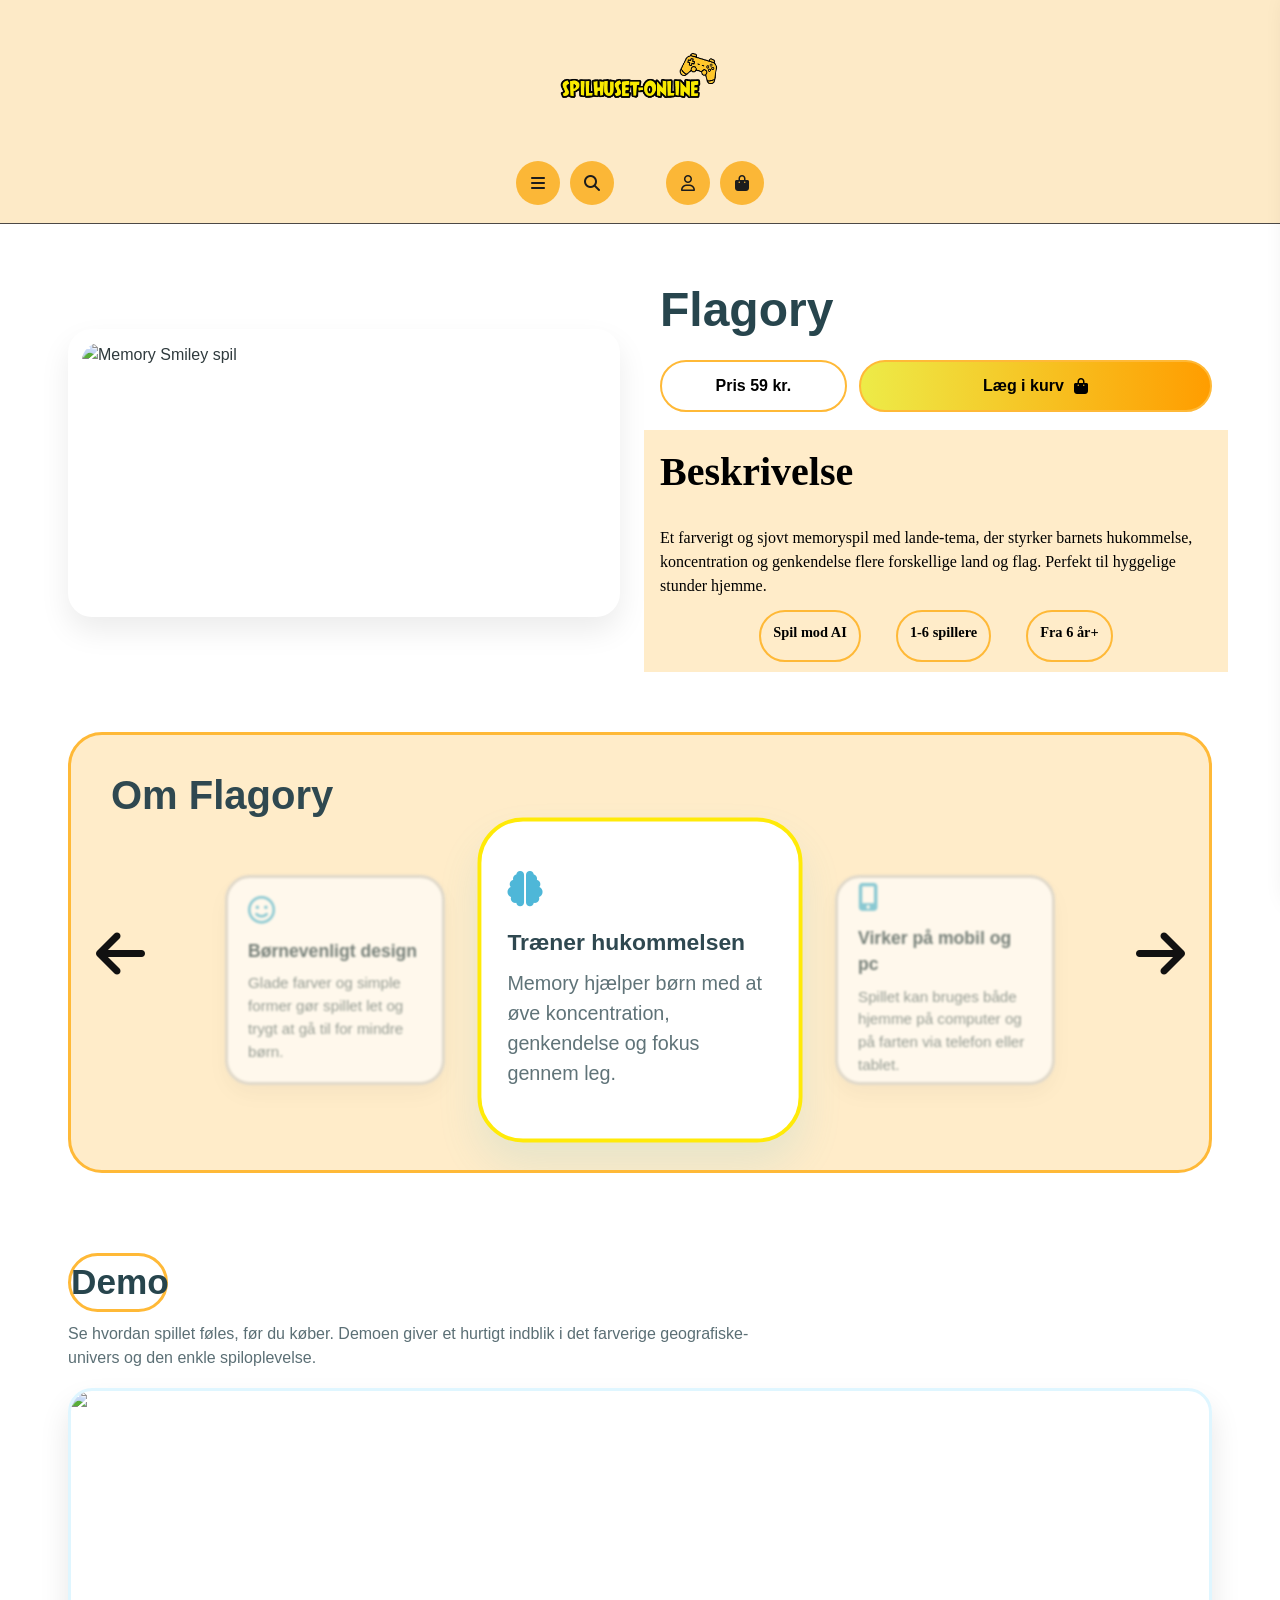
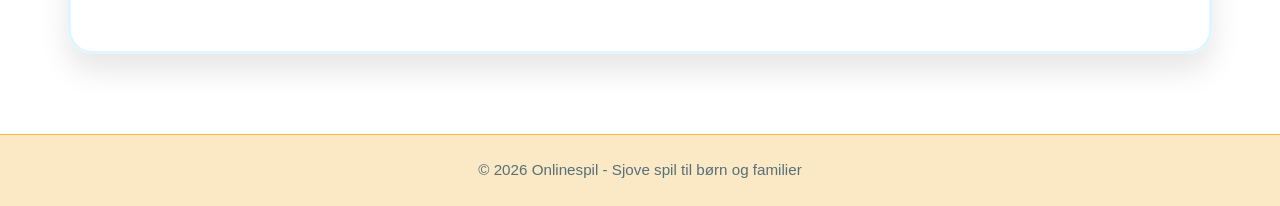
==== index.html @ 42e3862e "Første upload" ====
<!DOCTYPE html>
<html lang="da">
<head>
  <meta charset="UTF-8">
  <meta name="viewport" content="width=device-width, initial-scale=1.0">
  <title>Onlineshop - Flagory</title>

  <!-- CSS -->
  <link rel="stylesheet" href="style.css">

  <!-- Ikoner -->
  <link rel="stylesheet" href="https://cdnjs.cloudflare.com/ajax/libs/font-awesome/6.5.0/css/all.min.css">
</head>
<body>

<!-- Overlay til sidebar -->
<div class="overlay" id="overlay"></div>

<!-- Sidebar / kurv -->
<aside class="cart-sidebar" id="cartSidebar">
  <div class="cart-header">
    <h2>Din kurv</h2>
    <button class="close-cart" id="closeCart">
      <i class="fa-solid fa-xmark"></i>
    </button>
  </div>

  <div class="cart-content">
    <div class="cart-item">
      <img src="https://images.unsplash.com/photo-1518133910546-b6c2fb7d79e3?auto=format&fit=crop&w=500&q=80" alt="Memory Smiley">
      <div class="cart-item-info">
        <h3>Flagory</h3>
        <span>59 kr.</span>
      </div>
    </div>

    <div class="cart-summary">
      <p>I alt</p>
      <strong> 59 kr.</strong>
    </div>

    <button class="checkout-btn">Gå til betaling</button>
  </div>
</aside>

<!-- Header -->
<header class="site-header">
  <div class="header-inner">
    <div class="header-left">
      <img src="logo færdig.png" width="200" hight="200"/>
    </div>

    <div class="header-center">
      <button class="header-icon-btn" aria-label="Menu">
        <i class="fa-solid fa-bars"></i>
      </button>

      <button class="header-icon-btn" id="searchToggle" aria-label="Søg">
        <i class="fa-solid fa-magnifying-glass"></i>
      </button>

      <div class="header-search-pill" id="searchBox">
        <input type="text" id="searchInput" placeholder="Søg efter spil...">
      </div>

      <button class="header-icon-btn" aria-label="Min konto">
        <i class="fa-regular fa-user"></i>
      </button>

      <button class="header-icon-btn" id="openCart" aria-label="Kurv">
        <i class="fa-solid fa-bag-shopping"></i>
      </button>
    </div>
  </div>
</header>

<!-- Hero / produkt -->
<main>
  <section class="hero-section">
    <div class="hero-text">
      <h1>Flagory</h1>

      <div class="product-meta">
        <span class="price">Pris 59 kr.</span>

        <button class="badge" id="addToCart" type="button">
          <span>Læg i kurv</span>
          <i class="fa-solid fa-bag-shopping"></i>
        </button>
      </div>

      <h2 class="description">
        Beskrivelse
      </h2>

      <p class="description">
        Et farverigt og sjovt memoryspil med lande-tema, der styrker barnets hukommelse,
        koncentration og genkendelse flere forskellige land og flag. Perfekt til hyggelige stunder hjemme.
      </p>
      <div class="info-badges">
        <span class="info-badge">Spil mod AI</span>
        <span class="info-badge">1-6 spillere</span>
        <span class="info-badge">Fra 6 år+</span>
      </div>
    </div>

    <div class="hero-image-card">
      <img src="https://images.unsplash.com/photo-1511512578047-dfb367046420?auto=format&fit=crop&w=900&q=80" alt="Memory Smiley spil">
    </div>
  </section>

  <!-- Info-sektion -->
  <section class="benefits-section">

    <div class="benefits-shell">
      <h2 class="benefits-title">Om Flagory</h2>
      <button class="arrow-btn arrow-left" id="prevBenefit" aria-label="Forrige">
        <i class="fa-solid fa-arrow-left"></i>
      </button>

      <div class="benefits-track" id="benefitsSlider">
        <div class="benefit-card">
          <i class="fa-regular fa-face-smile"></i>
          <h3>Børnevenligt design</h3>
          <p>Glade farver og simple former gør spillet let og trygt at gå til for mindre børn.</p>
        </div>

        <div class="benefit-card active">
          <i class="fa-solid fa-brain"></i>
          <h3>Træner hukommelsen</h3>
          <p>Memory hjælper børn med at øve koncentration, genkendelse og fokus gennem leg.</p>
        </div>

        <div class="benefit-card">
          <i class="fa-solid fa-mobile-screen-button"></i>
          <h3>Virker på mobil og pc</h3>
          <p>Spillet kan bruges både hjemme på computer og på farten via telefon eller tablet.</p>
        </div>
      </div>

      <button class="arrow-btn arrow-right" id="nextBenefit" aria-label="Næste">
        <i class="fa-solid fa-arrow-right"></i>
      </button>
    </div>
  </section>

  <!-- Demo-sektion -->
  <section class="demo-section">
    <div class="demo-text">
      <h2>Demo</h2>
      <p>
        Se hvordan spillet føles, før du køber. Demoen giver et hurtigt indblik i det farverige
        geografiske-univers og den enkle spiloplevelse.
      </p>
    </div>

    <div class="demo-image-wrapper">
      <img src="Memory spil billede skærm bjerge.png"/>
      <a href="case1.html" class="play-demo-btn" aria-label="Spil demo">
        <h1>
          TRY NOW
        </h1>
      </a>
    </div>
  </section>
</main>

<!-- Footer -->
<footer class="site-footer">
  <p>© 2026 Onlinespil - Sjove spil til børn og familier</p>
</footer>

<!-- JavaScript -->
<script src="script.js"></script>

</body>
</html>
---- style.css ----
* {
    margin: 0;
    padding: 0;
    box-sizing: border-box;
}

body {
    font-family: Arial, sans-serif;
    background: #ffffff;
    color: #2f3a3d;
    line-height: 1.5;
}

/* HEADER */
.site-header {
    position: sticky;
    top: 0;
    z-index: 1000;
    background: rgb(253, 234, 199);
    backdrop-filter: blur(8px);
    border-bottom: 1px solid #4c4946;
    padding: 12px 16px;

}

.header-inner {
    max-width: 1400px;
    margin: 0 auto;
    display: flex;
    flex-direction: column;
    align-items: center;
    gap: 10px;
}

.header-left {
    display: flex;
    justify-content: center;
    width: 100%;
}

.logo {
    font-size: 1.5rem;
    font-weight: 800;
    color: #fdb837;
    white-space: nowrap;
    text-align: center;
}

.header-center {
    display: flex;
    align-items: center;
    justify-content: center;
    gap: 10px;
    min-width: 0;
    flex-wrap: nowrap;
    width: 100%;
}

.header-icon-btn {
    width: 44px;
    height: 44px;
    border: none;
    border-radius: 50%;
    background: #fbb737;
    color: #1c1c1c;
    font-size: 1rem;
    display: flex;
    align-items: center;
    justify-content: center;
    cursor: pointer;
    transition: 0.25s ease;
    flex-shrink: 0;
}

.header-icon-btn:hover {
    transform: translateY(-2px);
    box-shadow: 0 8px 18px rgba(0, 0, 0, 0.10);
}

.header-search-pill {
    height: 42px;
    border-radius: 999px;
    background: #d8d8d8;
    display: flex;
    align-items: center;
    padding: 0 16px;
    width: 0;
    max-width: 0;
    overflow: hidden;
    opacity: 0;
    transition: all 0.3s ease;
    flex: 0 0 auto;
}

.header-search-pill.active {
    width: min(950px, 100%);
    max-width: 950px;
    flex: 1 1 auto;
    opacity: 1;
}

.header-search-pill input {
    width: 100%;
    border: none;
    outline: none;
    background: transparent;
    font-size: 0.95rem;
    color: #2f3a3d;
}

.header-search-pill input::placeholder {
    color: #666;
}

/* HERO */
.hero-section {
    display: grid;
    grid-template-columns: 1fr;
    gap: 24px;
    padding: 28px 16px 20px;
    max-width: 1200px;
    margin: 0 auto;
}

.hero-text {
    order: 2;
}

.tag {
    display: inline-block;
    color: #847100;
    padding: 8px 14px;
    border-radius: 999px;
    font-size: 0.85rem;
    font-weight: 700;
    margin-bottom: 14px;
}

.hero-text h1 {
    font-size: 2rem;
    margin-bottom: 14px;
    color: #27454d;
}

.product-meta {
    display: flex;
    gap: 12px;
    align-items: stretch;
    margin-bottom: 18px;
}

.price {
    flex: 1;
    display: flex;
    align-items: center;
    justify-content: center;
    text-align: center;
    font-size: 1rem;
    padding: 10px 12px;
    font-weight: 800;
    color: #000000;
    border-radius: 999px;
    border: 2px solid #ffb937;
    min-height: 52px;
    white-space: nowrap;
}

.badge {
    flex: 2;
    display: flex;
    align-items: center;
    justify-content: center;
    gap: 10px;
    background: linear-gradient(to right, #EDEB48, #FF9D00);
    color: #000000;
    border-radius: 999px;
    font-size: 1rem;
    padding: 10px 16px;
    font-weight: 700;
    border: 2px solid #ffb937;
    min-height: 52px;
    cursor: pointer;
    transition: 0.2s ease;
    white-space: nowrap;
}

h2.description {
    font-family: "Comic Sans MS";
    font-size: 40px;
}

.description {
    width: calc(100% + 32px);
    margin-left: -16px;
    margin-right: -16px;
    font-size: 1rem;
    background: #ffecc9;
    color: black;
    padding: 12px 16px;
    font-family: "Comic Sans MS";
}

.info-badges {
    width: calc(100% + 32px);
    margin-left: -16px;
    margin-right: -16px;
    justify-content: center;
    background: #ffecc9;
    padding-bottom: 10px;
    display: flex;
    gap: 35px;
    flex-wrap: wrap; /* gør det responsivt */
}

.info-badge {
    color: #000;
    padding: 10px 16px;
    border-radius: 999px;
    font-weight: 700;
    font-size: 0.9rem;
    font-family: "Comic Sans MS";
    white-space: nowrap;
    padding: 10px 12px;
    font-weight: 800;
    color: #000000;
    border-radius: 999px;
    border: 2px solid #ffb937;
    min-height: 52px;
    white-space: nowrap;
}

.badge:hover {
    transform: translateY(-2px);
    box-shadow: 0 8px 18px rgba(0, 0, 0, 0.12);
}

.badge i {
    font-size: 1rem;
}

.hero-image-card {
    order: 1;
    border-radius: 24px;
    padding: 14px;
    box-shadow: 0 14px 30px rgba(0, 0, 0, 0.08);
}

.hero-image-card img {
    width: 100%;
    display: block;
    border-radius: 18px;
    object-fit: cover;
    min-height: 260px;
    max-height: 450px;
}

/* BENEFITS */
.benefits-section {
    max-width: 1200px;
    margin: 10px auto 0;
    padding: 30px 16px 20px;
}

.benefits-title {
    font-size: 2.5rem;
    color: #2f4850;
    margin-bottom: 20px;
    position: absolute;
    top: 30px;
    left: 40px;
}

.benefits-shell {
    position: relative;
    border: 3px solid #FFB937;
    border-radius: 50px;
    background: #FFECC9;
    border-radius: 34px;
    padding: 40px 70px;
    min-height: 320px;
    display: flex;
    align-items: center;
    justify-content: center;
    overflow: hidden;
}

.benefits-track {
    display: flex;
    align-items: center;
    justify-content: center;
    gap: 70px;
    width: 100%;
    margin-top: 80px;
    margin-bottom: 25px;
}

.benefit-card {
   filter: blur(1px);
    width: 220px;
    max-height: 210px;
    background: #ffffff;
    border-radius: 25px;
    padding: 24px 20px;
    box-shadow: 0 10px 24px rgba(0, 0, 0, 0.06);
    transition: transform 0.35s ease, opacity 0.35s ease, box-shadow 0.35s ease, border 0.35s ease;
    opacity: 0.65;
    transform: scale(1);
    display: flex;
    flex-direction: column;
    justify-content: center;
    position: relative;
    border: 3px solid #D0CFCB;

}

.benefit-card.active {
    filter: blur(0);
    position: relative;
    border: 3px solid #FFEA08;
    border-radius: 35px;
    width: 250px;
    min-height: 250px;
    opacity: 1;
    transform: scale(1.3);
    box-shadow: 0 18px 32px rgba(78, 183, 216, 0.14);
}

.benefit-card i {
    font-size: 1.7rem;
    color: #4eb7d8;
    margin-bottom: 14px;

}

.benefit-card h3 {
    font-size: 1.1rem;
    margin-bottom: 8px;
    color: #2f4850;
}

.benefit-card p {
    color: #5f7378;
    font-size: 0.95rem;
}

.arrow-btn {
    position: absolute;
    top: 50%;
    transform: translateY(-50%);
    width: 62px;
    height: 62px;
    border: none;
    border-radius: 50%;
    background: none;
    color: #111;
    font-size: 3.5rem;
    cursor: pointer;
    transition: 0.25s ease;
    z-index: 5;
    display: flex;
    align-items: center;
    justify-content: center;
}

.arrow-btn:hover {
    transform: translateY(-50%) scale(1.08);
}

.arrow-left {
    left: 18px;
}

.arrow-right {
    right: 18px;
}

/* DEMO */
.demo-section {
    max-width: 1200px;
    margin: 0 auto;
    padding: 40px 16px 60px;
}

.demo-text {
    margin-bottom: 18px;

}

.demo-text h2 {
    font-size: 1.7rem;
    margin-bottom: 10px;
    color: #27454d;
    border: 3px solid #FFB937;
    border-radius: 50px;
    white-space: nowrap;
    max-width: 100px;
    text-align: center;
}

.demo-text p {
    color: #5b6f75;
    max-width: 700px;

}

.demo-image-wrapper {
    position: relative;
    overflow: hidden;
    border-radius: 24px;
    box-shadow: 0 16px 30px rgba(0, 0, 0, 0.10);
    border: 3px solid #dff6ff;
}

.demo-image-wrapper img {
    width: 100%;
    display: block;
    min-height: 260px;
    object-fit: cover;
}

.play-demo-btn {
    position: absolute;
    top: 50%;
    left: 50%;
    transform: translate(-50%, -50%);

    width: 300px;
    height: 100px;

    display: flex;
    justify-content: center;
    align-items: center;


    border: 3px solid black;
    border-radius: 50px;
    background: linear-gradient(#EDEB48, #FF9D00);
    color: white;
    font-size: 1.3rem;
    cursor: pointer;

    box-shadow: 0 10px 24px rgba(0, 0, 0, 0.15);
    transition: all 0.25s ease;
    backdrop-filter: blur(6px);
    text-decoration: none;
}

.play-demo-btn i {
    margin-left: 3px;
}
.play-demo-btn:hover {
    transform: translate(-50%, -50%) scale(1.12);
    box-shadow: 0 0 20px rgba(255, 247, 184, 0.8),
    0 12px 30px rgba(0, 0, 0, 0.25);
}

/* FOOTER */
.site-footer {
    text-align: center;
    padding: 24px 16px;
    background: #fbe8c5;
    border-top: 1px solid #fbb737;
    color: #567078;
    font-size: 0.95rem;
}

/* OVERLAY */
.overlay {
    position: fixed;
    inset: 0;
    background: rgba(0, 0, 0, 0.35);
    opacity: 0;
    visibility: hidden;
    transition: 0.3s ease;
    z-index: 1200;
}

.overlay.active {
    opacity: 1;
    visibility: visible;
}

/* SIDEBAR */
.cart-sidebar {
    position: fixed;
    top: 0;
    right: -380px;
    width: 100%;
    max-width: 360px;
    height: 100vh;
    background: #ffffff;
    box-shadow: -8px 0 25px rgba(0, 0, 0, 0.14);
    z-index: 1300;
    transition: right 0.3s ease;
    display: flex;
    flex-direction: column;
}

.cart-sidebar.active {
    right: 0;
}

.cart-header {
    display: flex;
    align-items: center;
    justify-content: space-between;
    padding: 18px 18px;
    border-bottom: 1px solid #fbb737;
}

.cart-header h2 {
    font-size: 1.3rem;
    color: #27454d;
}

.close-cart {
    border: none;
    background: transparent;
    font-size: 1.3rem;
    cursor: pointer;
    color: #444;
}

.cart-content {
    padding: 18px;
    display: flex;
    flex-direction: column;
    gap: 20px;
}

.cart-item {
    display: flex;
    gap: 14px;
    align-items: center;
    background: #fbb737;
    border-radius: 18px;
    padding: 12px;
}

.cart-item img {
    width: 80px;
    height: 80px;
    border-radius: 14px;
    object-fit: cover;
}

.cart-item-info h3 {
    font-size: 1rem;
    margin-bottom: 4px;
    color: #2f4850;
}

.cart-item-info p {
    font-size: 0.9rem;
    color: #666;
    margin-bottom: 6px;
}

.cart-item-info span {
    font-weight: 700;
    color: #53b96c;
}

.cart-summary {
    display: flex;
    justify-content: space-between;
    align-items: center;
    font-size: 1rem;
    padding-top: 6px;
    border-top: 1px solid #f9b637;
    color: #2f4850;
}

.checkout-btn {
    border: none;
    padding: 14px;
    border-radius: 14px;
    background: linear-gradient(135deg, #EDEB48, #FF9D00);
    color: black;
    font-size: 1rem;
    font-weight: 700;
    cursor: pointer;
}

/* TABLET */
@media (max-width: 900px) {
    .benefits-shell {
        padding: 36px 60px;
    }

    .benefit-card {
        width: 190px;
        min-height: 175px;
        padding: 20px 16px;
    }

    .benefit-card.active {
        width: 220px;
        min-height: 195px;
    }
}

/* MOBIL */
@media (max-width: 767px) {
    .site-header {
        padding: 10px 12px;
    }

    .logo {
        font-size: 1.25rem;
    }

    .header-center {
        gap: 8px;
    }

    .header-icon-btn {
        width: 40px;
        height: 40px;
        font-size: 0.95rem;
    }

    .header-search-pill {
        height: 40px;
        width: 180px;
        max-width: 180px;
        min-width: 0;
        padding: 0 12px;
        flex: 0 0 180px;
    }

    .header-search-pill input {
        font-size: 0.85rem;
    }

    .hero-text h1 {
        font-size: 1.8rem;
    }

    .price {
        flex: 1;
        font-size: 0.85rem;
        min-height: 46px;
        padding: 8px 10px;
    }

    .badge {
        flex: 2;
        font-size: 0.85rem;
        min-height: 46px;
        padding: 8px 10px;
        gap: 8px;
    }
    .benefits-title {
        font-size: 1.6rem;
    }

    .benefits-shell {
        padding: 20px 16px;
        min-height: 260px;
    }

    .benefits-track {
        position: relative;
        width: 100%;
        min-height: 190px;
        display: block;
    }

    .benefit-card {
        display: none;
        width: 100%;
        max-width: 290px;
        min-height: 190px;
        margin: 0 auto;
        padding: 24px 20px;
        opacity: 1;
        transform: none;
    }

    .benefit-card.active {
        display: flex;
        width: 100%;
        max-width: 250px;
        min-height: 190px;
    }

    .arrow-btn {
        width: 48px;
        height: 48px;
        font-size: 2.5rem;
        top: 50%;
        transform: translateY(-50%);
        z-index: 10;
    }

    .arrow-btn:hover {
        transform: translateY(-50%) scale(1.05);
    }

    .arrow-left {
        left: 10px;
    }

    .arrow-right {
        right: 10px;
    }

    .arrow-left:hover,
    .arrow-right:hover {
        transform: translateY(-50%) scale(1.05);
    }
}

/* DESKTOP */
@media (min-width: 768px) {
    .site-header {
        padding: 18px 28px;
    }

    .logo {
        font-size: 1.6rem;
    }

    .hero-section {
        grid-template-columns: 1fr 1fr;
        align-items: center;
        gap: 40px;
        padding: 50px 28px 20px;
    }

    .hero-text h1 {
        font-size: 3rem;
    }

    .benefits-section {
        padding: 30px 28px 20px;
    }

    .demo-section {
        padding: 60px 28px 80px;
    }

    .demo-text h2 {
        font-size: 2.2rem;
    }
}
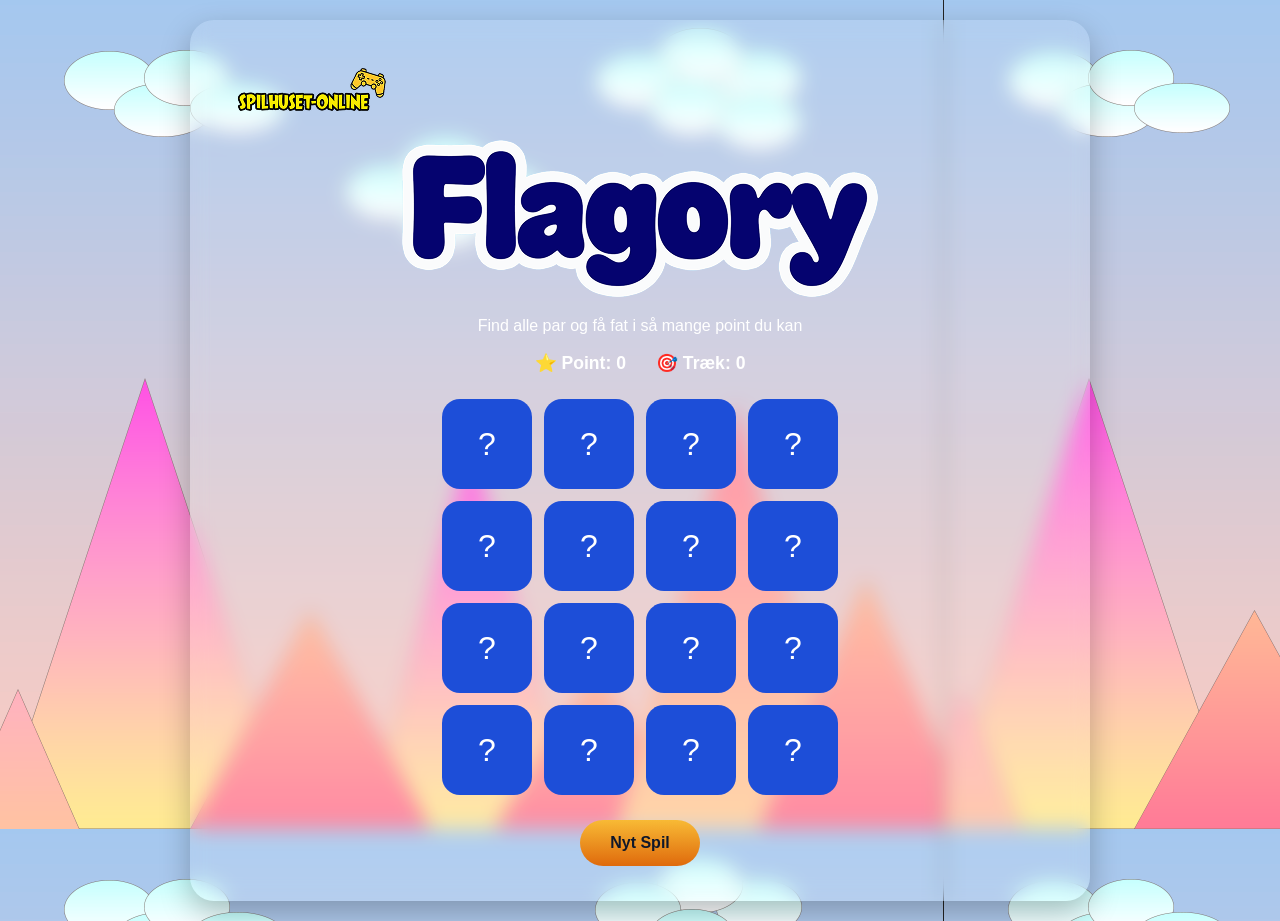
==== commit 4e78574d: "ændring" ====
--- a/index.html
+++ b/index.html
@@ -3,175 +3,250 @@
 <head>
   <meta charset="UTF-8">
   <meta name="viewport" content="width=device-width, initial-scale=1.0">
-  <title>Onlineshop - Flagory</title>
-
-  <!-- CSS -->
-  <link rel="stylesheet" href="style.css">
-
-  <!-- Ikoner -->
-  <link rel="stylesheet" href="https://cdnjs.cloudflare.com/ajax/libs/font-awesome/6.5.0/css/all.min.css">
+  <title>Memory Master</title>
+  <style>
+    * {
+      margin:0;
+      padding:0;
+      box-sizing:border-box;
+      font-family:Arial,sans-serif
+    }
+
+    body {
+      min-height:100vh;
+      display:flex;
+      justify-content:center;
+      align-items:center;
+      background-image: url("baggrund.png");
+      color:#fff;padding:20px
+    }
+
+    .container {
+      max-width:900px;
+      width:100%;
+      text-align:center;
+      background:rgba(255,255,255,.12);
+      backdrop-filter:blur(10px);
+      padding:35px;
+      border-radius:24px;
+      box-shadow:0 12px 30px rgba(0,0,0,.25)
+    }
+
+    .logo {
+      display: flex;
+      align-items: flex-start;
+      padding: 5px;
+      margin: 5px;
+    }
+    h1 {
+      display: grid;
+      justify-content: center;
+      align-items: center;
+      padding: 10px;
+      margin: 10px;
+    }
+
+    .stats {
+      display:flex;
+      justify-content:center;
+      gap:30px;
+      margin:18px 0;
+      font-size:1.1rem;
+      font-weight:bold
+    }
+
+    .grid {
+      display:grid;
+      grid-template-columns:repeat(4,minmax(60px,90px));
+      gap:12px;
+      justify-content:center;
+      margin:25px 0
+    }
+
+    .card {
+      width:100%;
+      aspect-ratio:1/1;
+      background:#1d4ed8;
+      border-radius:18px;
+      display:flex;
+      align-items:center;
+      justify-content:center;
+      font-size:2rem;
+      cursor:pointer;
+      transition:.3s;
+      user-select:none
+    }
+
+    .card.flipped,.card.matched {
+      background:#fb923c;
+      transform:rotateY(180deg)
+    }
+
+    .card.matched {
+      cursor:default;opacity:.85
+    }
+
+    button {
+      border: none;
+      background-image: linear-gradient(#f8ba35, #df6a0c);
+      color:#0f172a;
+      padding:14px 30px;
+      border-radius:999px;
+      font-size:1rem;
+      font-weight:bold;
+      cursor:pointer;
+    }
+    button:hover {
+      box-shadow: 0 0 15px 5px rgb(244, 244, 244);
+      transform: scale(1.2);
+      background-image: linear-gradient(#b7c2ff, #5561d1);
+      border-radius: 100px;
+    }
+
+    .overlay {
+      position:fixed;
+      inset:0;
+      background:rgba(0,0,0,.7);
+      display:none;
+      align-items:center;
+      justify-content:center
+    }
+
+    .win-box {
+      background:white;
+      color:#0f172a;
+      padding:30px;
+      border-radius:24px;
+      text-align:center;
+      max-width:320px;
+    }
+
+    .show {
+      display:flex
+    }
+    @media (max-width: 768px)
+    {
+      .container {
+        padding:20px
+      }
+      .stats {
+        flex-direction:column;gap:10px
+      }
+      .grid {
+        grid-template-columns:repeat(4,minmax(55px,1fr));gap:10px
+      }
+      .card {
+        font-size:1.5rem;border-radius:14px
+      }
+      button {
+        width:100%;max-width:260px
+      }
+      button:hover {
+        width:100%;max-width:260px
+      }
+    }
+    @media (max-width: 480px)
+    {
+
+      p {
+        font-size:.95rem
+      }
+      .grid{grid-template-columns:repeat(4,minmax(50px,1fr));gap:8px}
+    }
+  </style>
 </head>
 <body>
-
-<!-- Overlay til sidebar -->
-<div class="overlay" id="overlay"></div>
-
-<!-- Sidebar / kurv -->
-<aside class="cart-sidebar" id="cartSidebar">
-  <div class="cart-header">
-    <h2>Din kurv</h2>
-    <button class="close-cart" id="closeCart">
-      <i class="fa-solid fa-xmark"></i>
-    </button>
+<div class="container">
+    <div class="logo">
+      <img src="spilhuset-online.png">
+    </div>
+      <h1>
+      <img src="Flagory logo.png" width="100%">
+      </h1>
+  <p>Find alle par og få fat i så mange point du kan</p>
+  <div class="stats">
+    <div>⭐ Point: <span id="score">0</span></div>
+    <div>🎯 Træk: <span id="moves">0</span></div>
   </div>
-
-  <div class="cart-content">
-    <div class="cart-item">
-      <img src="https://images.unsplash.com/photo-1518133910546-b6c2fb7d79e3?auto=format&fit=crop&w=500&q=80" alt="Memory Smiley">
-      <div class="cart-item-info">
-        <h3>Flagory</h3>
-        <span>59 kr.</span>
-      </div>
-    </div>
-
-    <div class="cart-summary">
-      <p>I alt</p>
-      <strong> 59 kr.</strong>
-    </div>
-
-    <button class="checkout-btn">Gå til betaling</button>
+  <div class="grid" id="grid"></div>
+  <button onclick="startGame()">Nyt Spil</button>
+</div>
+
+<div class="overlay" id="overlay">
+  <div class="win-box">
+    <h2 id="resultTitle">🎉 Du vandt!</h2>
+    <p id="resultText"></p>
+    <button onclick="startGame()">Spil igen</button>
   </div>
-</aside>
-
-<!-- Header -->
-<header class="site-header">
-  <div class="header-inner">
-    <div class="header-left">
-      <img src="logo færdig.png" width="200" hight="200"/>
-    </div>
-
-    <div class="header-center">
-      <button class="header-icon-btn" aria-label="Menu">
-        <i class="fa-solid fa-bars"></i>
-      </button>
-
-      <button class="header-icon-btn" id="searchToggle" aria-label="Søg">
-        <i class="fa-solid fa-magnifying-glass"></i>
-      </button>
-
-      <div class="header-search-pill" id="searchBox">
-        <input type="text" id="searchInput" placeholder="Søg efter spil...">
-      </div>
-
-      <button class="header-icon-btn" aria-label="Min konto">
-        <i class="fa-regular fa-user"></i>
-      </button>
-
-      <button class="header-icon-btn" id="openCart" aria-label="Kurv">
-        <i class="fa-solid fa-bag-shopping"></i>
-      </button>
-    </div>
-  </div>
-</header>
-
-<!-- Hero / produkt -->
-<main>
-  <section class="hero-section">
-    <div class="hero-text">
-      <h1>Flagory</h1>
-
-      <div class="product-meta">
-        <span class="price">Pris 59 kr.</span>
-
-        <button class="badge" id="addToCart" type="button">
-          <span>Læg i kurv</span>
-          <i class="fa-solid fa-bag-shopping"></i>
-        </button>
-      </div>
-
-      <h2 class="description">
-        Beskrivelse
-      </h2>
-
-      <p class="description">
-        Et farverigt og sjovt memoryspil med lande-tema, der styrker barnets hukommelse,
-        koncentration og genkendelse flere forskellige land og flag. Perfekt til hyggelige stunder hjemme.
-      </p>
-      <div class="info-badges">
-        <span class="info-badge">Spil mod AI</span>
-        <span class="info-badge">1-6 spillere</span>
-        <span class="info-badge">Fra 6 år+</span>
-      </div>
-    </div>
-
-    <div class="hero-image-card">
-      <img src="https://images.unsplash.com/photo-1511512578047-dfb367046420?auto=format&fit=crop&w=900&q=80" alt="Memory Smiley spil">
-    </div>
-  </section>
-
-  <!-- Info-sektion -->
-  <section class="benefits-section">
-
-    <div class="benefits-shell">
-      <h2 class="benefits-title">Om Flagory</h2>
-      <button class="arrow-btn arrow-left" id="prevBenefit" aria-label="Forrige">
-        <i class="fa-solid fa-arrow-left"></i>
-      </button>
-
-      <div class="benefits-track" id="benefitsSlider">
-        <div class="benefit-card">
-          <i class="fa-regular fa-face-smile"></i>
-          <h3>Børnevenligt design</h3>
-          <p>Glade farver og simple former gør spillet let og trygt at gå til for mindre børn.</p>
-        </div>
-
-        <div class="benefit-card active">
-          <i class="fa-solid fa-brain"></i>
-          <h3>Træner hukommelsen</h3>
-          <p>Memory hjælper børn med at øve koncentration, genkendelse og fokus gennem leg.</p>
-        </div>
-
-        <div class="benefit-card">
-          <i class="fa-solid fa-mobile-screen-button"></i>
-          <h3>Virker på mobil og pc</h3>
-          <p>Spillet kan bruges både hjemme på computer og på farten via telefon eller tablet.</p>
-        </div>
-      </div>
-
-      <button class="arrow-btn arrow-right" id="nextBenefit" aria-label="Næste">
-        <i class="fa-solid fa-arrow-right"></i>
-      </button>
-    </div>
-  </section>
-
-  <!-- Demo-sektion -->
-  <section class="demo-section">
-    <div class="demo-text">
-      <h2>Demo</h2>
-      <p>
-        Se hvordan spillet føles, før du køber. Demoen giver et hurtigt indblik i det farverige
-        geografiske-univers og den enkle spiloplevelse.
-      </p>
-    </div>
-
-    <div class="demo-image-wrapper">
-      <img src="Memory spil billede skærm bjerge.png"/>
-      <a href="case1.html" class="play-demo-btn" aria-label="Spil demo">
-        <h1>
-          TRY NOW
-        </h1>
-      </a>
-    </div>
-  </section>
-</main>
-
-<!-- Footer -->
-<footer class="site-footer">
-  <p>© 2026 Onlinespil - Sjove spil til børn og familier</p>
-</footer>
-
-<!-- JavaScript -->
-<script src="script.js"></script>
-
+</div>
+
+<script>
+  const baseSymbols=['🐶','🐱','🦊','🐸','🐼','🦄','🐯','🐵'];
+  let cards=[], firstCard=null, secondCard=null, lock=false;
+  let score=0,moves=0,matchedPairs=0;
+  const grid=document.getElementById('grid');
+
+  function shuffle(arr){ return [...arr].sort(()=>Math.random()-0.5); }
+
+  function startGame(){
+    cards = shuffle([...baseSymbols,...baseSymbols]);
+    firstCard=secondCard=null; lock=false;
+    score=0; moves=0; matchedPairs=0;
+    document.getElementById('overlay').classList.remove('show');
+    render(); updateStats();
+  }
+
+  function render(){
+    grid.innerHTML='';
+    cards.forEach((symbol,index)=>{
+      const card=document.createElement('div');
+      card.className='card';
+      card.textContent='?';
+      card.dataset.index=index;
+      card.onclick=()=>flipCard(card,index,symbol);
+      grid.appendChild(card);
+    });
+  }
+
+  function flipCard(card,index,symbol){
+    if(lock||card.classList.contains('flipped')||card.classList.contains('matched')) return;
+    card.classList.add('flipped');
+    card.textContent=symbol;
+    if(!firstCard){ firstCard={card,index,symbol}; return; }
+    secondCard={card,index,symbol};
+    moves++;
+    lock=true;
+    if(firstCard.symbol===secondCard.symbol){
+      firstCard.card.classList.add('matched');
+      secondCard.card.classList.add('matched');
+      score+=10; matchedPairs++;
+      resetTurn();
+      if(matchedPairs===baseSymbols.length) endGame(true);
+    } else {
+      score=Math.max(0,score-2);
+      setTimeout(()=>{
+        firstCard.card.classList.remove('flipped'); firstCard.card.textContent='?';
+        secondCard.card.classList.remove('flipped'); secondCard.card.textContent='?';
+        resetTurn();
+      },800);
+    }
+    updateStats();
+  }
+
+  function resetTurn(){ firstCard=null; secondCard=null; lock=false; updateStats(); }
+  function updateStats(){
+    scoreEl.textContent=score;
+    moves.textContent=moves;
+  }
+
+  function endGame(win){
+    document.getElementById('resultTitle').textContent = '🎉 Du vandt!';
+
+    document.getElementById('overlay').classList.add('show');
+  }
+
+  const scoreEl=document.getElementById('score');
+  startGame();
+</script>
 </body>
-</html>+</html>
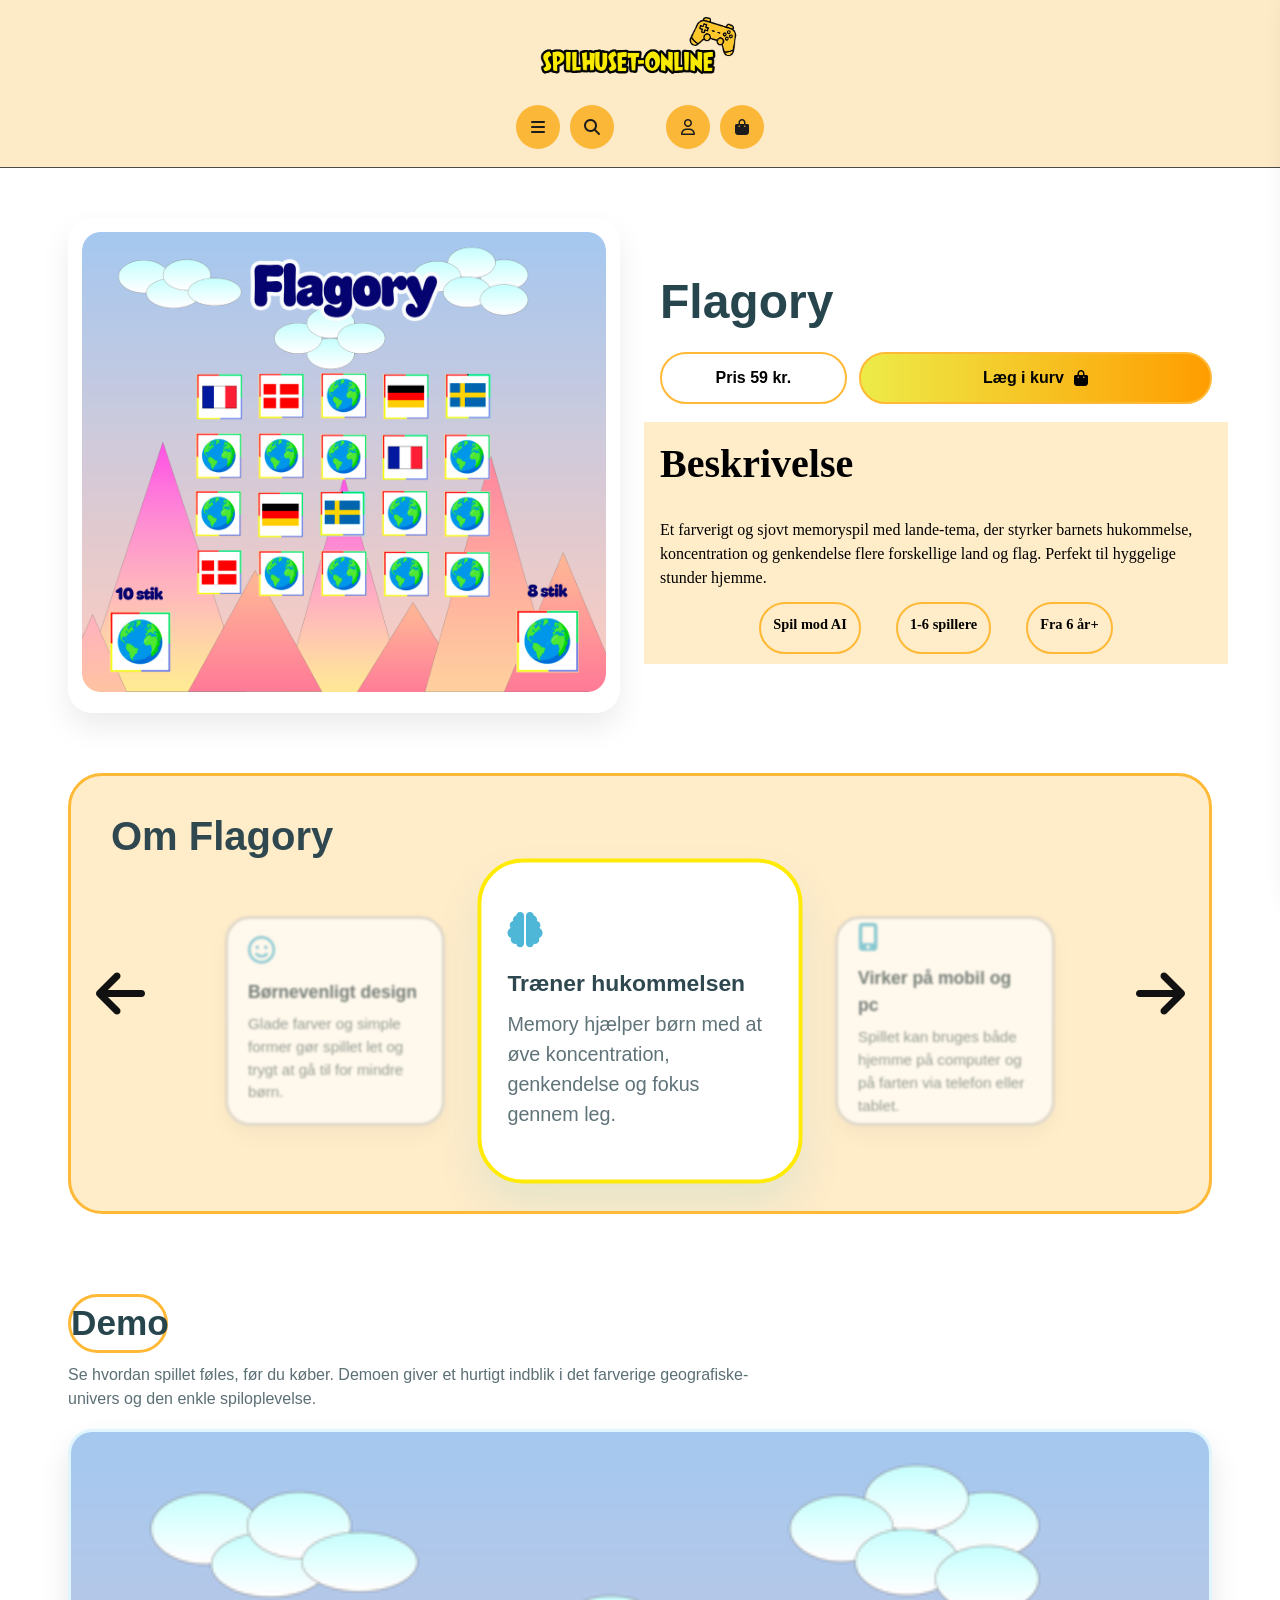
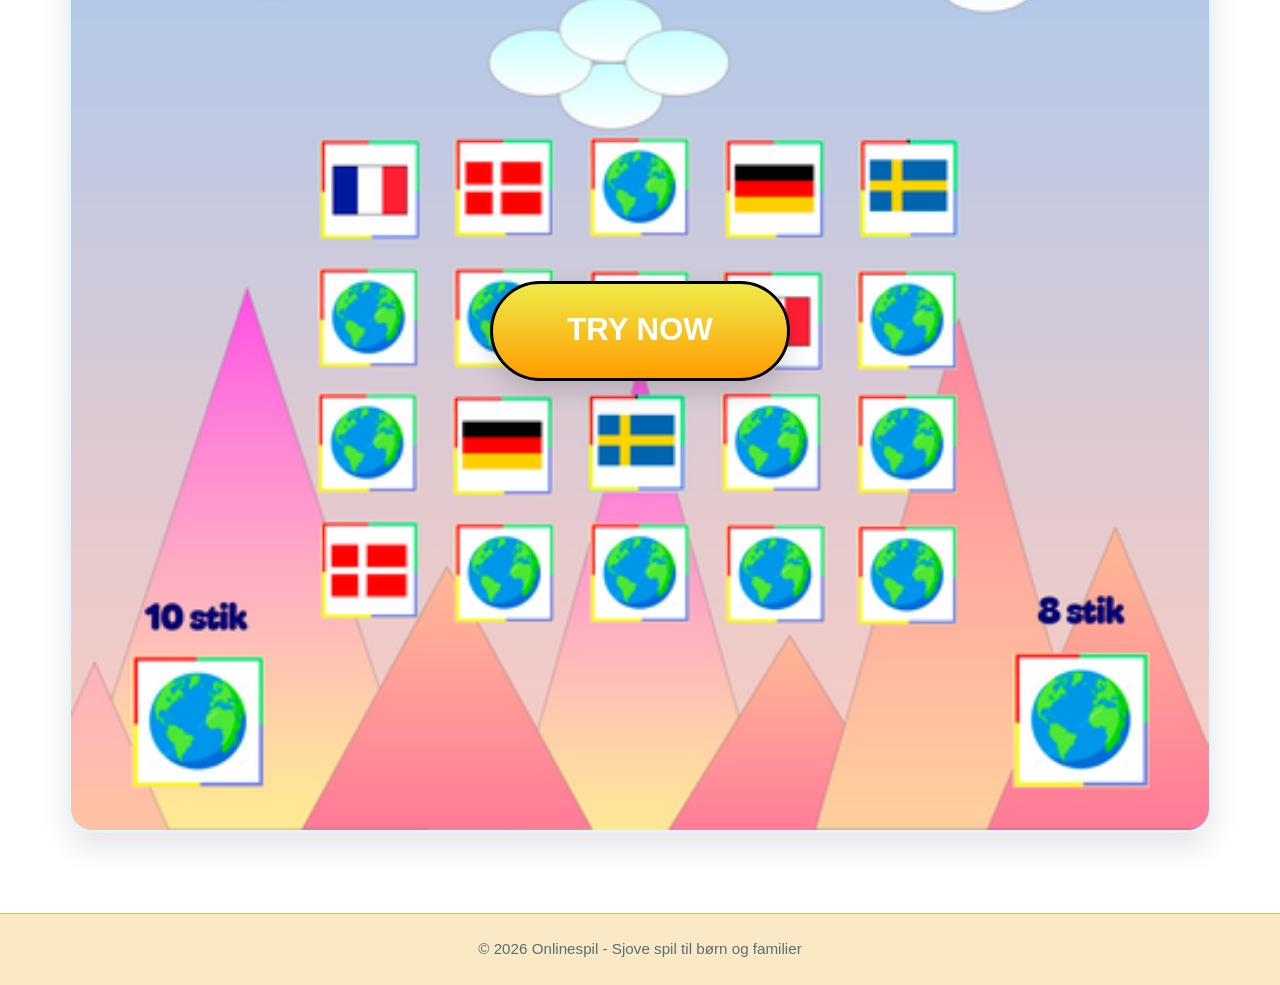
==== commit 7ca54ea0: "fix header layout clean" ====
--- a/index.html
+++ b/index.html
@@ -3,250 +3,175 @@
 <head>
   <meta charset="UTF-8">
   <meta name="viewport" content="width=device-width, initial-scale=1.0">
-  <title>Memory Master</title>
-  <style>
-    * {
-      margin:0;
-      padding:0;
-      box-sizing:border-box;
-      font-family:Arial,sans-serif
-    }
+  <title>Onlineshop - Flagory</title>
 
-    body {
-      min-height:100vh;
-      display:flex;
-      justify-content:center;
-      align-items:center;
-      background-image: url("baggrund.png");
-      color:#fff;padding:20px
-    }
+  <!-- CSS -->
+  <link rel="stylesheet" href="style.css">
 
-    .container {
-      max-width:900px;
-      width:100%;
-      text-align:center;
-      background:rgba(255,255,255,.12);
-      backdrop-filter:blur(10px);
-      padding:35px;
-      border-radius:24px;
-      box-shadow:0 12px 30px rgba(0,0,0,.25)
-    }
-
-    .logo {
-      display: flex;
-      align-items: flex-start;
-      padding: 5px;
-      margin: 5px;
-    }
-    h1 {
-      display: grid;
-      justify-content: center;
-      align-items: center;
-      padding: 10px;
-      margin: 10px;
-    }
-
-    .stats {
-      display:flex;
-      justify-content:center;
-      gap:30px;
-      margin:18px 0;
-      font-size:1.1rem;
-      font-weight:bold
-    }
-
-    .grid {
-      display:grid;
-      grid-template-columns:repeat(4,minmax(60px,90px));
-      gap:12px;
-      justify-content:center;
-      margin:25px 0
-    }
-
-    .card {
-      width:100%;
-      aspect-ratio:1/1;
-      background:#1d4ed8;
-      border-radius:18px;
-      display:flex;
-      align-items:center;
-      justify-content:center;
-      font-size:2rem;
-      cursor:pointer;
-      transition:.3s;
-      user-select:none
-    }
-
-    .card.flipped,.card.matched {
-      background:#fb923c;
-      transform:rotateY(180deg)
-    }
-
-    .card.matched {
-      cursor:default;opacity:.85
-    }
-
-    button {
-      border: none;
-      background-image: linear-gradient(#f8ba35, #df6a0c);
-      color:#0f172a;
-      padding:14px 30px;
-      border-radius:999px;
-      font-size:1rem;
-      font-weight:bold;
-      cursor:pointer;
-    }
-    button:hover {
-      box-shadow: 0 0 15px 5px rgb(244, 244, 244);
-      transform: scale(1.2);
-      background-image: linear-gradient(#b7c2ff, #5561d1);
-      border-radius: 100px;
-    }
-
-    .overlay {
-      position:fixed;
-      inset:0;
-      background:rgba(0,0,0,.7);
-      display:none;
-      align-items:center;
-      justify-content:center
-    }
-
-    .win-box {
-      background:white;
-      color:#0f172a;
-      padding:30px;
-      border-radius:24px;
-      text-align:center;
-      max-width:320px;
-    }
-
-    .show {
-      display:flex
-    }
-    @media (max-width: 768px)
-    {
-      .container {
-        padding:20px
-      }
-      .stats {
-        flex-direction:column;gap:10px
-      }
-      .grid {
-        grid-template-columns:repeat(4,minmax(55px,1fr));gap:10px
-      }
-      .card {
-        font-size:1.5rem;border-radius:14px
-      }
-      button {
-        width:100%;max-width:260px
-      }
-      button:hover {
-        width:100%;max-width:260px
-      }
-    }
-    @media (max-width: 480px)
-    {
-
-      p {
-        font-size:.95rem
-      }
-      .grid{grid-template-columns:repeat(4,minmax(50px,1fr));gap:8px}
-    }
-  </style>
+  <!-- Ikoner -->
+  <link rel="stylesheet" href="https://cdnjs.cloudflare.com/ajax/libs/font-awesome/6.5.0/css/all.min.css">
 </head>
 <body>
-<div class="container">
-    <div class="logo">
-      <img src="spilhuset-online.png">
+
+<!-- Overlay til sidebar -->
+<div class="overlay" id="overlay"></div>
+
+<!-- Sidebar / kurv -->
+<aside class="cart-sidebar" id="cartSidebar">
+  <div class="cart-header">
+    <h2>Din kurv</h2>
+    <button class="close-cart" id="closeCart">
+      <i class="fa-solid fa-xmark"></i>
+    </button>
+  </div>
+
+  <div class="cart-content">
+    <div class="cart-item">
+      <img src="https://images.unsplash.com/photo-1518133910546-b6c2fb7d79e3?auto=format&fit=crop&w=500&q=80" alt="Memory Smiley">
+      <div class="cart-item-info">
+        <h3>Flagory</h3>
+        <span>59 kr.</span>
+      </div>
     </div>
-      <h1>
-      <img src="Flagory logo.png" width="100%">
-      </h1>
-  <p>Find alle par og få fat i så mange point du kan</p>
-  <div class="stats">
-    <div>⭐ Point: <span id="score">0</span></div>
-    <div>🎯 Træk: <span id="moves">0</span></div>
+
+    <div class="cart-summary">
+      <p>I alt</p>
+      <strong> 59 kr.</strong>
+    </div>
+
+    <button class="checkout-btn">Gå til betaling</button>
   </div>
-  <div class="grid" id="grid"></div>
-  <button onclick="startGame()">Nyt Spil</button>
-</div>
+</aside>
 
-<div class="overlay" id="overlay">
-  <div class="win-box">
-    <h2 id="resultTitle">🎉 Du vandt!</h2>
-    <p id="resultText"></p>
-    <button onclick="startGame()">Spil igen</button>
+<!-- Header -->
+<header class="site-header">
+  <div class="header-inner">
+    <div class="header-left">
+      <img src="logo færdig.png" width="250" hight="250"/>
+    </div>
+
+    <div class="header-center">
+      <button class="header-icon-btn" aria-label="Menu">
+        <i class="fa-solid fa-bars"></i>
+      </button>
+
+      <button class="header-icon-btn" id="searchToggle" aria-label="Søg">
+        <i class="fa-solid fa-magnifying-glass"></i>
+      </button>
+
+      <div class="header-search-pill" id="searchBox">
+        <input type="text" id="searchInput" placeholder="Søg efter spil...">
+      </div>
+
+      <button class="header-icon-btn" aria-label="Min konto">
+        <i class="fa-regular fa-user"></i>
+      </button>
+
+      <button class="header-icon-btn" id="openCart" aria-label="Kurv">
+        <i class="fa-solid fa-bag-shopping"></i>
+      </button>
+    </div>
   </div>
-</div>
+</header>
 
-<script>
-  const baseSymbols=['🐶','🐱','🦊','🐸','🐼','🦄','🐯','🐵'];
-  let cards=[], firstCard=null, secondCard=null, lock=false;
-  let score=0,moves=0,matchedPairs=0;
-  const grid=document.getElementById('grid');
+<!-- Hero / produkt -->
+<main>
+  <section class="hero-section">
+    <div class="hero-text">
+      <h1>Flagory</h1>
 
-  function shuffle(arr){ return [...arr].sort(()=>Math.random()-0.5); }
+      <div class="product-meta">
+        <span class="price">Pris 59 kr.</span>
 
-  function startGame(){
-    cards = shuffle([...baseSymbols,...baseSymbols]);
-    firstCard=secondCard=null; lock=false;
-    score=0; moves=0; matchedPairs=0;
-    document.getElementById('overlay').classList.remove('show');
-    render(); updateStats();
-  }
+        <button class="badge" id="addToCart" type="button">
+          <span>Læg i kurv</span>
+          <i class="fa-solid fa-bag-shopping"></i>
+        </button>
+      </div>
 
-  function render(){
-    grid.innerHTML='';
-    cards.forEach((symbol,index)=>{
-      const card=document.createElement('div');
-      card.className='card';
-      card.textContent='?';
-      card.dataset.index=index;
-      card.onclick=()=>flipCard(card,index,symbol);
-      grid.appendChild(card);
-    });
-  }
+      <h2 class="description">
+        Beskrivelse
+      </h2>
 
-  function flipCard(card,index,symbol){
-    if(lock||card.classList.contains('flipped')||card.classList.contains('matched')) return;
-    card.classList.add('flipped');
-    card.textContent=symbol;
-    if(!firstCard){ firstCard={card,index,symbol}; return; }
-    secondCard={card,index,symbol};
-    moves++;
-    lock=true;
-    if(firstCard.symbol===secondCard.symbol){
-      firstCard.card.classList.add('matched');
-      secondCard.card.classList.add('matched');
-      score+=10; matchedPairs++;
-      resetTurn();
-      if(matchedPairs===baseSymbols.length) endGame(true);
-    } else {
-      score=Math.max(0,score-2);
-      setTimeout(()=>{
-        firstCard.card.classList.remove('flipped'); firstCard.card.textContent='?';
-        secondCard.card.classList.remove('flipped'); secondCard.card.textContent='?';
-        resetTurn();
-      },800);
-    }
-    updateStats();
-  }
+      <p class="description">
+        Et farverigt og sjovt memoryspil med lande-tema, der styrker barnets hukommelse,
+        koncentration og genkendelse flere forskellige land og flag. Perfekt til hyggelige stunder hjemme.
+      </p>
+      <div class="info-badges">
+        <span class="info-badge">Spil mod AI</span>
+        <span class="info-badge">1-6 spillere</span>
+        <span class="info-badge">Fra 6 år+</span>
+      </div>
+    </div>
 
-  function resetTurn(){ firstCard=null; secondCard=null; lock=false; updateStats(); }
-  function updateStats(){
-    scoreEl.textContent=score;
-    moves.textContent=moves;
-  }
+    <div class="hero-image-card">
+      <img src="img.png" height="506" width="576"/>
+    </div>
+  </section>
 
-  function endGame(win){
-    document.getElementById('resultTitle').textContent = '🎉 Du vandt!';
+  <!-- Info-sektion -->
+  <section class="benefits-section">
 
-    document.getElementById('overlay').classList.add('show');
-  }
+    <div class="benefits-shell">
+      <h2 class="benefits-title">Om Flagory</h2>
+      <button class="arrow-btn arrow-left" id="prevBenefit" aria-label="Forrige">
+        <i class="fa-solid fa-arrow-left"></i>
+      </button>
 
-  const scoreEl=document.getElementById('score');
-  startGame();
-</script>
+      <div class="benefits-track" id="benefitsSlider">
+        <div class="benefit-card">
+          <i class="fa-regular fa-face-smile"></i>
+          <h3>Børnevenligt design</h3>
+          <p>Glade farver og simple former gør spillet let og trygt at gå til for mindre børn.</p>
+        </div>
+
+        <div class="benefit-card active">
+          <i class="fa-solid fa-brain"></i>
+          <h3>Træner hukommelsen</h3>
+          <p>Memory hjælper børn med at øve koncentration, genkendelse og fokus gennem leg.</p>
+        </div>
+
+        <div class="benefit-card">
+          <i class="fa-solid fa-mobile-screen-button"></i>
+          <h3>Virker på mobil og pc</h3>
+          <p>Spillet kan bruges både hjemme på computer og på farten via telefon eller tablet.</p>
+        </div>
+      </div>
+
+      <button class="arrow-btn arrow-right" id="nextBenefit" aria-label="Næste">
+        <i class="fa-solid fa-arrow-right"></i>
+      </button>
+    </div>
+  </section>
+
+  <!-- Demo-sektion -->
+  <section class="demo-section">
+    <div class="demo-text">
+      <h2>Demo</h2>
+      <p>
+        Se hvordan spillet føles, før du køber. Demoen giver et hurtigt indblik i det farverige
+        geografiske-univers og den enkle spiloplevelse.
+      </p>
+    </div>
+
+    <div class="demo-image-wrapper">
+      <img src="playbuttom_n.png"/>
+      <a href="spil.html" class="play-demo-btn" aria-label="Spil demo">
+        <h1>
+          TRY NOW
+        </h1>
+      </a>
+    </div>
+  </section>
+</main>
+
+<!-- Footer -->
+<footer class="site-footer">
+  <p>© 2026 Onlinespil - Sjove spil til børn og familier</p>
+</footer>
+
+<!-- JavaScript -->
+<script src="script.js"></script>
+
 </body>
-</html>
+</html>
--- a/style.css
+++ b/style.css
@@ -0,0 +1,749 @@
+* {
+    margin: 0;
+    padding: 0;
+    box-sizing: border-box;
+}
+
+body {
+    font-family: Arial, sans-serif;
+    background: #ffffff;
+    color: #2f3a3d;
+    line-height: 1.5;
+}
+
+/* HEADER */
+.site-header {
+    position: sticky;
+    top: 0;
+    z-index: 1000;
+    background: rgb(253, 234, 199);
+    backdrop-filter: blur(8px);
+    border-bottom: 1px solid #4c4946;
+    padding: 12px 16px;
+
+}
+
+.header-inner {
+    max-width: 1400px;
+    margin: 0 auto;
+    display: flex;
+    flex-direction: column;
+    align-items: center;
+    gap: 10px;
+}
+
+.header-left {
+    display: flex;
+    justify-content: center;
+    width: 100%;
+    margin-bottom: -45px;
+    margin-top: -45px;
+}
+
+.logo {
+    font-size: 1.5rem;
+    font-weight: 800;
+    color: #fdb837;
+    white-space: nowrap;
+    text-align: center;
+}
+
+.header-center {
+    display: flex;
+    align-items: center;
+    justify-content: center;
+    gap: 10px;
+    min-width: 0;
+    flex-wrap: nowrap;
+    width: 100%;
+}
+
+.header-icon-btn {
+    width: 44px;
+    height: 44px;
+    border: none;
+    border-radius: 50%;
+    background: #fbb737;
+    color: #1c1c1c;
+    font-size: 1rem;
+    display: flex;
+    align-items: center;
+    justify-content: center;
+    cursor: pointer;
+    transition: 0.25s ease;
+    flex-shrink: 0;
+}
+
+.header-icon-btn:hover {
+    transform: translateY(-2px);
+    box-shadow: 0 8px 18px rgba(0, 0, 0, 0.10);
+}
+
+.header-search-pill {
+    height: 42px;
+    border-radius: 999px;
+    background: #d8d8d8;
+    display: flex;
+    align-items: center;
+    padding: 0 16px;
+    width: 0;
+    max-width: 0;
+    overflow: hidden;
+    opacity: 0;
+    transition: all 0.3s ease;
+    flex: 0 0 auto;
+}
+
+.header-search-pill.active {
+    width: min(950px, 100%);
+    max-width: 950px;
+    flex: 1 1 auto;
+    opacity: 1;
+}
+
+.header-search-pill input {
+    width: 100%;
+    border: none;
+    outline: none;
+    background: transparent;
+    font-size: 0.95rem;
+    color: #2f3a3d;
+}
+
+.header-search-pill input::placeholder {
+    color: #666;
+}
+
+/* HERO */
+.hero-section {
+    display: grid;
+    grid-template-columns: 1fr;
+    gap: 24px;
+    padding: 28px 16px 20px;
+    max-width: 1200px;
+    margin: 0 auto;
+}
+
+.hero-text {
+    order: 2;
+}
+
+.tag {
+    display: inline-block;
+    color: #847100;
+    padding: 8px 14px;
+    border-radius: 999px;
+    font-size: 0.85rem;
+    font-weight: 700;
+    margin-bottom: 14px;
+}
+
+.hero-text h1 {
+    font-size: 2rem;
+    margin-bottom: 14px;
+    color: #27454d;
+}
+
+.product-meta {
+    display: flex;
+    gap: 12px;
+    align-items: stretch;
+    margin-bottom: 18px;
+}
+
+.price {
+    flex: 1;
+    display: flex;
+    align-items: center;
+    justify-content: center;
+    text-align: center;
+    font-size: 1rem;
+    padding: 10px 12px;
+    font-weight: 800;
+    color: #000000;
+    border-radius: 999px;
+    border: 2px solid #ffb937;
+    min-height: 52px;
+    white-space: nowrap;
+}
+
+.badge {
+    flex: 2;
+    display: flex;
+    align-items: center;
+    justify-content: center;
+    gap: 10px;
+    background: linear-gradient(to right, #EDEB48, #FF9D00);
+    color: #000000;
+    border-radius: 999px;
+    font-size: 1rem;
+    padding: 10px 16px;
+    font-weight: 700;
+    border: 2px solid #ffb937;
+    min-height: 52px;
+    cursor: pointer;
+    transition: 0.2s ease;
+    white-space: nowrap;
+}
+
+h2.description {
+    font-family: "Comic Sans MS";
+    font-size: 40px;
+}
+
+.description {
+    width: calc(100% + 32px);
+    margin-left: -16px;
+    margin-right: -16px;
+    font-size: 1rem;
+    background: #ffecc9;
+    color: black;
+    padding: 12px 16px;
+    font-family: "Comic Sans MS";
+}
+
+.info-badges {
+    width: calc(100% + 32px);
+    margin-left: -16px;
+    margin-right: -16px;
+    justify-content: center;
+    background: #ffecc9;
+    padding-bottom: 10px;
+    display: flex;
+    gap: 35px;
+    flex-wrap: wrap; /* gør det responsivt */
+}
+
+.info-badge {
+    color: #000;
+    padding: 10px 16px;
+    border-radius: 999px;
+    font-weight: 700;
+    font-size: 0.9rem;
+    font-family: "Comic Sans MS";
+    white-space: nowrap;
+    padding: 10px 12px;
+    font-weight: 800;
+    color: #000000;
+    border-radius: 999px;
+    border: 2px solid #ffb937;
+    min-height: 52px;
+    white-space: nowrap;
+}
+
+.badge:hover {
+    transform: translateY(-2px);
+    box-shadow: 0 8px 18px rgba(0, 0, 0, 0.12);
+}
+
+.badge i {
+    font-size: 1rem;
+}
+
+.hero-image-card {
+    order: 1;
+    border-radius: 24px;
+    padding: 14px;
+    box-shadow: 0 14px 30px rgba(0, 0, 0, 0.08);
+
+    width: 100%;
+}
+
+.hero-image-card img {
+    width: 100%;
+    height: 100%;
+    object-fit: cover;
+    border-radius: 18px;
+}
+
+/* BENEFITS */
+.benefits-section {
+    max-width: 1200px;
+    margin: 10px auto 0;
+    padding: 30px 16px 20px;
+}
+
+.benefits-title {
+    font-size: 2.5rem;
+    color: #2f4850;
+    margin-bottom: 20px;
+    position: absolute;
+    top: 30px;
+    left: 40px;
+}
+
+.benefits-shell {
+    position: relative;
+    border: 3px solid #FFB937;
+    border-radius: 50px;
+    background: #FFECC9;
+    border-radius: 34px;
+    padding: 40px 70px;
+    min-height: 320px;
+    display: flex;
+    align-items: center;
+    justify-content: center;
+    overflow: hidden;
+}
+
+.benefits-track {
+    display: flex;
+    align-items: center;
+    justify-content: center;
+    gap: 70px;
+    width: 100%;
+    margin-top: 80px;
+    margin-bottom: 25px;
+}
+
+.benefit-card {
+   filter: blur(1px);
+    width: 220px;
+    max-height: 210px;
+    background: #ffffff;
+    border-radius: 25px;
+    padding: 24px 20px;
+    box-shadow: 0 10px 24px rgba(0, 0, 0, 0.06);
+    transition: transform 0.35s ease, opacity 0.35s ease, box-shadow 0.35s ease, border 0.35s ease;
+    opacity: 0.65;
+    transform: scale(1);
+    display: flex;
+    flex-direction: column;
+    justify-content: center;
+    position: relative;
+    border: 3px solid #D0CFCB;
+
+}
+
+.benefit-card.active {
+    filter: blur(0);
+    position: relative;
+    border: 3px solid #FFEA08;
+    border-radius: 35px;
+    width: 250px;
+    min-height: 250px;
+    opacity: 1;
+    transform: scale(1.3);
+    box-shadow: 0 18px 32px rgba(78, 183, 216, 0.14);
+}
+
+.benefit-card i {
+    font-size: 1.7rem;
+    color: #4eb7d8;
+    margin-bottom: 14px;
+
+}
+
+.benefit-card h3 {
+    font-size: 1.1rem;
+    margin-bottom: 8px;
+    color: #2f4850;
+}
+
+.benefit-card p {
+    color: #5f7378;
+    font-size: 0.95rem;
+}
+
+.arrow-btn {
+    position: absolute;
+    top: 50%;
+    transform: translateY(-50%);
+    width: 62px;
+    height: 62px;
+    border: none;
+    border-radius: 50%;
+    background: none;
+    color: #111;
+    font-size: 3.5rem;
+    cursor: pointer;
+    transition: 0.25s ease;
+    z-index: 5;
+    display: flex;
+    align-items: center;
+    justify-content: center;
+}
+
+.arrow-btn:hover {
+    transform: translateY(-50%) scale(1.08);
+}
+
+.arrow-left {
+    left: 18px;
+}
+
+.arrow-right {
+    right: 18px;
+}
+
+/* DEMO */
+.demo-section {
+    max-width: 1200px;
+    margin: 0 auto;
+    padding: 40px 16px 60px;
+}
+
+.demo-text {
+    margin-bottom: 18px;
+
+}
+
+.demo-text h2 {
+    font-size: 1.7rem;
+    margin-bottom: 10px;
+    color: #27454d;
+    border: 3px solid #FFB937;
+    border-radius: 50px;
+    white-space: nowrap;
+    max-width: 100px;
+    text-align: center;
+}
+
+.demo-text p {
+    color: #5b6f75;
+    max-width: 700px;
+
+}
+
+.demo-image-wrapper {
+    position: relative;
+    overflow: hidden;
+    border-radius: 24px;
+    box-shadow: 0 16px 30px rgba(0, 0, 0, 0.10);
+    border: 3px solid #dff6ff;
+}
+
+.demo-image-wrapper img {
+    width: 100%;
+    display: block;
+    min-height: 260px;
+    object-fit: cover;
+}
+
+.play-demo-btn {
+    position: absolute;
+    top: 50%;
+    left: 50%;
+    transform: translate(-50%, -50%);
+
+    width: 300px;
+    height: 100px;
+
+    display: flex;
+    justify-content: center;
+    align-items: center;
+
+
+    border: 3px solid black;
+    border-radius: 50px;
+    background: linear-gradient(#EDEB48, #FF9D00);
+    color: white;
+    font-size: 1.3rem;
+    cursor: pointer;
+
+    box-shadow: 0 10px 24px rgba(0, 0, 0, 0.15);
+    transition: all 0.25s ease;
+    backdrop-filter: blur(6px);
+    text-decoration: none;
+}
+
+.play-demo-btn i {
+    margin-left: 3px;
+}
+.play-demo-btn:hover {
+    transform: translate(-50%, -50%) scale(1.12);
+    box-shadow: 0 0 20px rgba(255, 247, 184, 0.8),
+    0 12px 30px rgba(0, 0, 0, 0.25);
+}
+
+/* FOOTER */
+.site-footer {
+    text-align: center;
+    padding: 24px 16px;
+    background: #fbe8c5;
+    border-top: 1px solid #fbb737;
+    color: #567078;
+    font-size: 0.95rem;
+}
+
+/* OVERLAY */
+.overlay {
+    position: fixed;
+    inset: 0;
+    background: rgba(0, 0, 0, 0.35);
+    opacity: 0;
+    visibility: hidden;
+    transition: 0.3s ease;
+    z-index: 1200;
+}
+
+.overlay.active {
+    opacity: 1;
+    visibility: visible;
+}
+
+/* SIDEBAR */
+.cart-sidebar {
+    position: fixed;
+    top: 0;
+    right: -380px;
+    width: 100%;
+    max-width: 360px;
+    height: 100vh;
+    background: #ffffff;
+    box-shadow: -8px 0 25px rgba(0, 0, 0, 0.14);
+    z-index: 1300;
+    transition: right 0.3s ease;
+    display: flex;
+    flex-direction: column;
+}
+
+.cart-sidebar.active {
+    right: 0;
+}
+
+.cart-header {
+    display: flex;
+    align-items: center;
+    justify-content: space-between;
+    padding: 18px 18px;
+    border-bottom: 1px solid #fbb737;
+}
+
+.cart-header h2 {
+    font-size: 1.3rem;
+    color: #27454d;
+}
+
+.close-cart {
+    border: none;
+    background: transparent;
+    font-size: 1.3rem;
+    cursor: pointer;
+    color: #444;
+}
+
+.cart-content {
+    padding: 18px;
+    display: flex;
+    flex-direction: column;
+    gap: 20px;
+}
+
+.cart-item {
+    display: flex;
+    gap: 14px;
+    align-items: center;
+    background: #fbb737;
+    border-radius: 18px;
+    padding: 12px;
+}
+
+.cart-item img {
+    width: 80px;
+    height: 80px;
+    border-radius: 14px;
+    object-fit: cover;
+}
+
+.cart-item-info h3 {
+    font-size: 1rem;
+    margin-bottom: 4px;
+    color: #2f4850;
+}
+
+.cart-item-info p {
+    font-size: 0.9rem;
+    color: #666;
+    margin-bottom: 6px;
+}
+
+.cart-item-info span {
+    font-weight: 700;
+    color: #53b96c;
+}
+
+.cart-summary {
+    display: flex;
+    justify-content: space-between;
+    align-items: center;
+    font-size: 1rem;
+    padding-top: 6px;
+    border-top: 1px solid #f9b637;
+    color: #2f4850;
+}
+
+.checkout-btn {
+    border: none;
+    padding: 14px;
+    border-radius: 14px;
+    background: linear-gradient(135deg, #EDEB48, #FF9D00);
+    color: black;
+    font-size: 1rem;
+    font-weight: 700;
+    cursor: pointer;
+}
+
+/* TABLET */
+@media (max-width: 900px) {
+    .benefits-shell {
+        padding: 36px 60px;
+    }
+
+    .benefit-card {
+        width: 190px;
+        min-height: 175px;
+        padding: 20px 16px;
+    }
+
+    .benefit-card.active {
+        width: 220px;
+        min-height: 195px;
+    }
+}
+
+/* MOBIL */
+@media (max-width: 767px) {
+    .site-header {
+        padding: 10px 12px;
+    }
+
+    .logo {
+        font-size: 1.25rem;
+    }
+
+    .header-center {
+        gap: 8px;
+    }
+
+    .header-icon-btn {
+        width: 40px;
+        height: 40px;
+        font-size: 0.95rem;
+    }
+
+    .header-search-pill {
+        height: 40px;
+        width: 180px;
+        max-width: 180px;
+        min-width: 0;
+        padding: 0 12px;
+        flex: 0 0 180px;
+    }
+
+    .header-search-pill input {
+        font-size: 0.85rem;
+    }
+
+    .hero-text h1 {
+        font-size: 1.8rem;
+    }
+
+    .price {
+        flex: 1;
+        font-size: 0.85rem;
+        min-height: 46px;
+        padding: 8px 10px;
+    }
+
+    .badge {
+        flex: 2;
+        font-size: 0.85rem;
+        min-height: 46px;
+        padding: 8px 10px;
+        gap: 8px;
+    }
+    .benefits-title {
+        font-size: 1.6rem;
+    }
+
+    .benefits-shell {
+        padding: 20px 16px;
+        min-height: 260px;
+    }
+
+    .benefits-track {
+        position: relative;
+        width: 100%;
+        min-height: 190px;
+        display: block;
+    }
+
+    .benefit-card {
+        display: none;
+        width: 100%;
+        max-width: 290px;
+        min-height: 190px;
+        margin: 0 auto;
+        padding: 24px 20px;
+        opacity: 1;
+        transform: none;
+    }
+
+    .benefit-card.active {
+        display: flex;
+        width: 100%;
+        max-width: 250px;
+        min-height: 190px;
+    }
+
+    .arrow-btn {
+        width: 48px;
+        height: 48px;
+        font-size: 2.5rem;
+        top: 50%;
+        transform: translateY(-50%);
+        z-index: 10;
+    }
+
+    .arrow-btn:hover {
+        transform: translateY(-50%) scale(1.05);
+    }
+
+    .arrow-left {
+        left: 10px;
+    }
+
+    .arrow-right {
+        right: 10px;
+    }
+
+    .arrow-left:hover,
+    .arrow-right:hover {
+        transform: translateY(-50%) scale(1.05);
+    }
+}
+
+/* DESKTOP */
+@media (min-width: 768px) {
+    .site-header {
+        padding: 18px 28px;
+    }
+
+    .logo {
+        font-size: 1.6rem;
+    }
+
+    .hero-section {
+        grid-template-columns: 1fr 1fr;
+        align-items: center;
+        gap: 40px;
+        padding: 50px 28px 20px;
+    }
+
+    .hero-text h1 {
+        font-size: 3rem;
+    }
+
+    .benefits-section {
+        padding: 30px 28px 20px;
+    }
+
+    .demo-section {
+        padding: 60px 28px 80px;
+    }
+
+    .demo-text h2 {
+        font-size: 2.2rem;
+    }
+}
